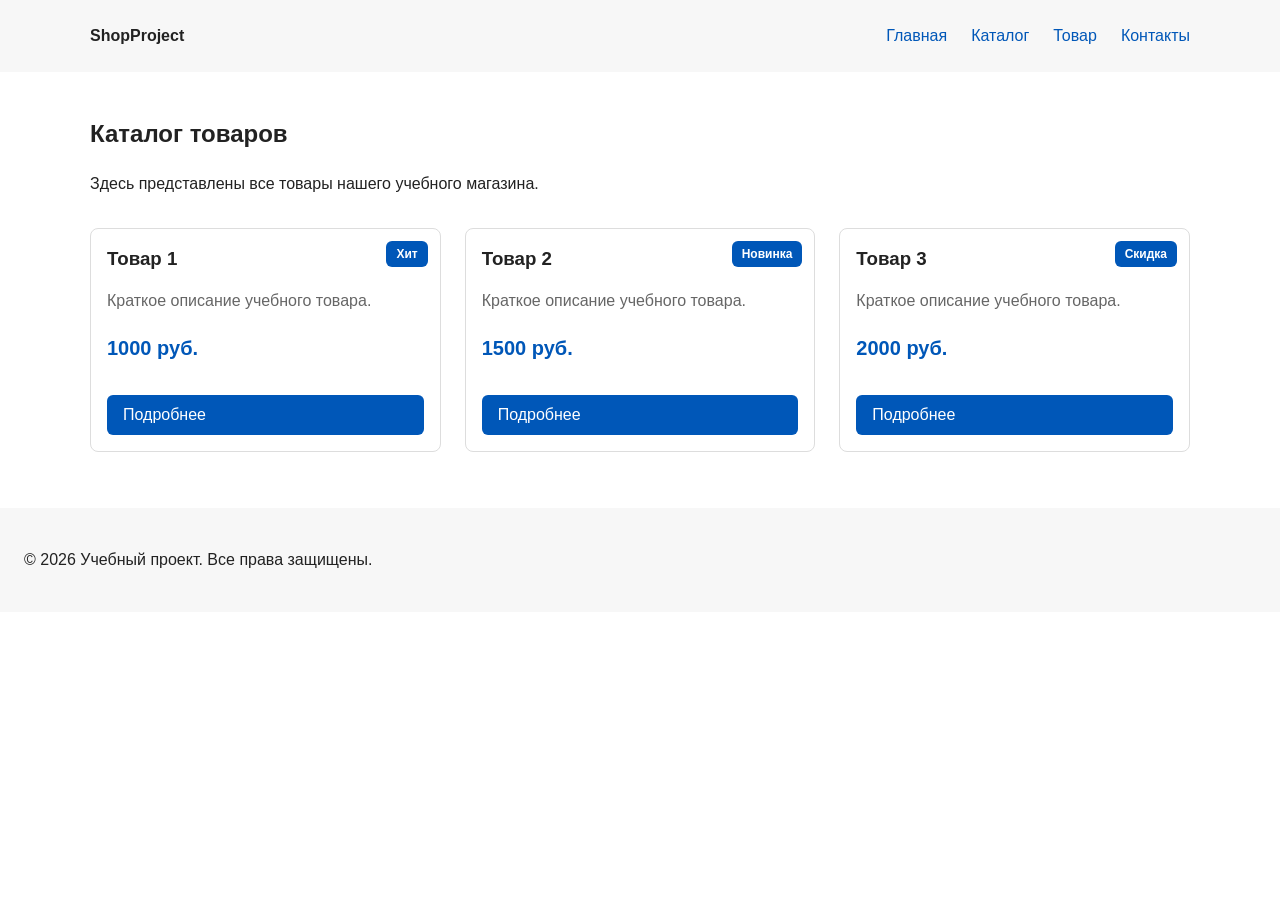
==== catalog.html @ 8a83b014 "feat: add multi-page structure (catalog, product, contacts)" ====
<!DOCTYPE html>
<html lang="ru">
<head>
  <meta charset="UTF-8">
  <meta name="viewport" content="width=device-width, initial-scale=1.0">
  <title>Каталог товаров - ShopProject</title>
  <link rel="stylesheet" href="css/style.css">
  <script src="js/main.js" defer></script>
</head>
<body>
  <header>
    <div class="site-header">
      <a class="site-logo" href="index.html">ShopProject</a>
      <nav class="site-nav" aria-label="Основная навигация">
        <ul class="site-nav__list">
          <li><a href="index.html">Главная</a></li>
          <li><a href="catalog.html">Каталог</a></li>
          <li><a href="product.html">Товар</a></li>
          <li><a href="contacts.html">Контакты</a></li>
        </ul>
      </nav>
    </div>
  </header>

  <main>
    <section class="section">
      <h1>Каталог товаров</h1>
      <p>Здесь представлены все товары нашего учебного магазина.</p>
    </section>

    <section class="section">
      <div class="products-grid">
        <!-- Карточка 1 -->
        <article class="product-card">
          <div class="product-card__badge">Хит</div>
          <h3 class="product-card__title">Товар 1</h3>
          <p class="product-card__description">Краткое описание учебного товара.</p>
          <p class="product-card__price">1000 руб.</p>
          <a href="product.html" class="button product-card__button">Подробнее</a>
        </article>
        <!-- Карточка 2 -->
        <article class="product-card">
          <div class="product-card__badge">Новинка</div>
          <h3 class="product-card__title">Товар 2</h3>
          <p class="product-card__description">Краткое описание учебного товара.</p>
          <p class="product-card__price">1500 руб.</p>
          <a href="product.html" class="button product-card__button">Подробнее</a>
        </article>
        <!-- Карточка 3 -->
        <article class="product-card">
          <div class="product-card__badge">Скидка</div>
          <h3 class="product-card__title">Товар 3</h3>
          <p class="product-card__description">Краткое описание учебного товара.</p>
          <p class="product-card__price">2000 руб.</p>
          <a href="product.html" class="button product-card__button">Подробнее</a>
        </article>
      </div>
    </section>
  </main>

  <footer>
    <p>&copy; 2026 Учебный проект. Все права защищены.</p>
  </footer>
</body>
</html>
---- css/style.css ----
:root {
  /* Основные цвета проекта */
  --color-bg: #ffffff;
  --color-text: #222222;
  --color-muted: #666666;
  --color-primary: #0057b8;
  --color-primary-dark: #003f86;
  --color-border: #dddddd;
  --color-surface: #f7f7f7;
  --color-surface-accent: #eef5ff;
  --color-danger: #b00020;
  --color-success: #168a2f;
  --color-success-bg: #eefaf0;
  --color-white: #ffffff;
  
  /* Отступы */
  --space-xs: 4px;
  --space-sm: 8px;
  --space-md: 16px;
  --space-lg: 24px;
  --space-xl: 32px;
  
  /* Скругления */
  --radius-sm: 6px;
  --radius-md: 8px;
  --radius-lg: 12px;
  
  /* Размеры */
  --container-width: 1100px;
}

/* ===============================
   2. Базовые стили
   =============================== */
* {
  box-sizing: border-box;
}

body {
  margin: 0;
  font-family: Arial, sans-serif;
  line-height: 1.5;
  color: var(--color-text);
  background-color: var(--color-bg);
}

header,
main,
footer {
  padding: var(--space-lg);
}

header {
  background-color: var(--color-surface);
}

footer {
  background-color: var(--color-surface);
}

/* ===============================
   3. Общие элементы интерфейса
   =============================== */
a {
  color: var(--color-primary);
}

a:hover {
  color: var(--color-primary-dark);
}

a:focus-visible {
  outline: 2px solid var(--color-primary);
  outline-offset: 3px;
}

.button {
  display: inline-block;
  padding: var(--space-sm) var(--space-md);
  color: var(--color-white);
  background-color: var(--color-primary);
  text-decoration: none;
  border: none;
  border-radius: var(--radius-sm);
  cursor: pointer;
}

.button:hover {
  background-color: var(--color-primary-dark);
}

.button:focus-visible {
  outline: 2px solid var(--color-primary);
  outline-offset: 3px;
}

.button:disabled {
  opacity: 0.6;
  cursor: not-allowed;
}

/* ===============================
   4. Компоненты страницы
   =============================== */
.site-header {
  max-width: var(--container-width);
  margin: 0 auto;
  display: flex;
  align-items: center;
  justify-content: space-between;
}

.site-logo {
  font-weight: bold;
  text-decoration: none;
  color: var(--color-text);
}

/* Шапка на Flexbox */
.site-header {
  max-width: var(--container-width);
  margin: 0 auto;
  display: flex;
  align-items: center;
  justify-content: space-between;
  flex-wrap: wrap;
  gap: var(--space-md);
}

.site-nav__list {
  display: flex;
  gap: var(--space-lg);
  padding: 0;
  margin: 0;
  list-style: none;
}

.site-nav__list li {
  margin-bottom: 0;
}

.site-nav__list a {
  color: var(--color-primary);
  text-decoration: none;
}

.site-nav__list a:hover {
  text-decoration: underline;
}

.hero {
  max-width: var(--container-width);
  margin: 0 auto var(--space-xl);
  padding: var(--space-xl) var(--space-lg);
  background-color: var(--color-surface-accent);
  border-radius: var(--radius-lg);
}

.section {
  max-width: var(--container-width);
  margin: 0 auto var(--space-xl);
}

.section h2 {
  margin-top: 0;
}

.product-card {
  margin-bottom: var(--space-md);
  padding: var(--space-md);
  border: 1px solid var(--color-border);
  border-radius: var(--radius-md);
  background-color: var(--color-bg);
}

.product-card:hover {
  border-color: var(--color-primary);
}

.product-card h3 {
  margin-top: 0;
}

.aside-info {
  max-width: var(--container-width);
  margin: 0 auto var(--space-xl);
  padding: var(--space-md);
  border-left: 4px solid var(--color-primary);
  background-color: var(--color-surface);
}

/* ===============================
   5. Форма и модальное окно
   =============================== */
.order-dialog {
  width: min(100% - 32px, 560px);
  padding: var(--space-lg);
  border: none;
  border-radius: var(--radius-lg);
}

.order-dialog::backdrop {
  background-color: rgba(0, 0, 0, 0.5);
}

.form-field {
  margin-bottom: var(--space-md);
}

.form-field label {
  display: block;
  margin-bottom: var(--space-xs);
}

.form-field input,
.form-field select,
.form-field textarea {
  width: 100%;
  padding: 10px 12px;
  border: 1px solid var(--color-border);
  border-radius: var(--radius-sm);
  font: inherit;
}

.form-field input[type="checkbox"] {
  width: auto;
}

.form-field small {
  display: block;
  margin-top: var(--space-xs);
  color: var(--color-muted);
}

.form-field input:hover,
.form-field select:hover,
.form-field textarea:hover {
  border-color: var(--color-primary);
}

.form-field input:focus-visible,
.form-field select:focus-visible,
.form-field textarea:focus-visible,
.form-actions button:focus-visible {
  outline: 2px solid var(--color-primary);
  outline-offset: 3px;
}

[aria-invalid="true"] {
  border-color: var(--color-danger);
}

.form-actions {
  display: flex;
  gap: var(--space-md);
  margin-top: var(--space-lg);
}

.success-message {
  max-width: var(--container-width);
  margin: var(--space-lg) auto;
  padding: var(--space-md);
  border-left: 4px solid var(--color-success);
  background-color: var(--color-success-bg);
}

.product-card__button {
  margin-top: var(--space-md);
  cursor: pointer;
  border: none;
}
/* Сетка карточек на CSS Grid */
.products-grid {
  display: grid;
  grid-template-columns: repeat(auto-fit, minmax(250px, 1fr));
  gap: var(--space-lg);
  max-width: var(--container-width);
  margin: 0 auto var(--space-xl);
}

.product-card {
  margin-bottom: 0; /* убираем старый отступ, теперь gap в grid */
}

/* БЭМ: Блок product-card */
.product-card {
  position: relative; /* для ПУНКТА 13! */
  padding: var(--space-md);
  border: 1px solid var(--color-border);
  border-radius: var(--radius-md);
  background-color: var(--color-bg);
  transition: transform 0.2s, box-shadow 0.2s;
}

.product-card:hover {
  transform: translateY(-4px);
  box-shadow: 0 4px 12px rgba(0, 0, 0, 0.1);
  border-color: var(--color-primary);
}

/* БЭМ: Элемент __badge */
.product-card__badge {
  position: absolute; /* для ПУНКТА 13! */
  top: 12px;
  right: 12px;
  padding: 4px 10px;
  background-color: var(--color-primary);
  color: var(--color-white);
  font-size: 12px;
  font-weight: bold;
  border-radius: var(--radius-sm);
}

/* БЭМ: Элемент __title */
.product-card__title {
  margin-top: 0;
  margin-bottom: var(--space-sm);
  color: var(--color-text);
}

/* БЭМ: Элемент __description */
.product-card__description {
  color: var(--color-muted);
  margin-bottom: var(--space-sm);
}

/* БЭМ: Элемент __price */
.product-card__price {
  font-size: 20px;
  font-weight: bold;
  color: var(--color-primary);
  margin-bottom: var(--space-md);
}

/* БЭМ: Элемент __button */
.product-card__button {
  width: 100%;
  cursor: pointer;
  border: none;
}

/* Позиционирование: fixed — кнопка всегда видна в правом нижнем углу */
.scroll-top-button {
  position: fixed;
  bottom: 24px;
  right: 24px;
  width: 48px;
  height: 48px;
  border: none;
  border-radius: 50%;
  background-color: var(--color-primary);
  color: var(--color-white);
  font-size: 20px;
  cursor: pointer;
  box-shadow: 0 2px 8px rgba(0, 0, 0, 0.2);
  z-index: 100;
}

.scroll-top-button:hover {
  background-color: var(--color-primary-dark);
}

.scroll-top-button:focus-visible {
  outline: 2px solid var(--color-primary);
  outline-offset: 3px;
}

/* Стили для страницы товара */
.product-details__content {
  display: flex;
  gap: 32px;
  align-items: flex-start;
}

.product-details__info {
  flex: 1;
}

/* Таблица характеристик */
.specs-table {
  width: 100%;
  max-width: 600px;
  border-collapse: collapse;
  margin-top: 16px;
}

.specs-table th,
.specs-table td {
  border: 1px solid var(--color-border);
  padding: 12px;
  text-align: left;
}

.specs-table th {
  background-color: var(--color-surface);
  font-weight: bold;
}
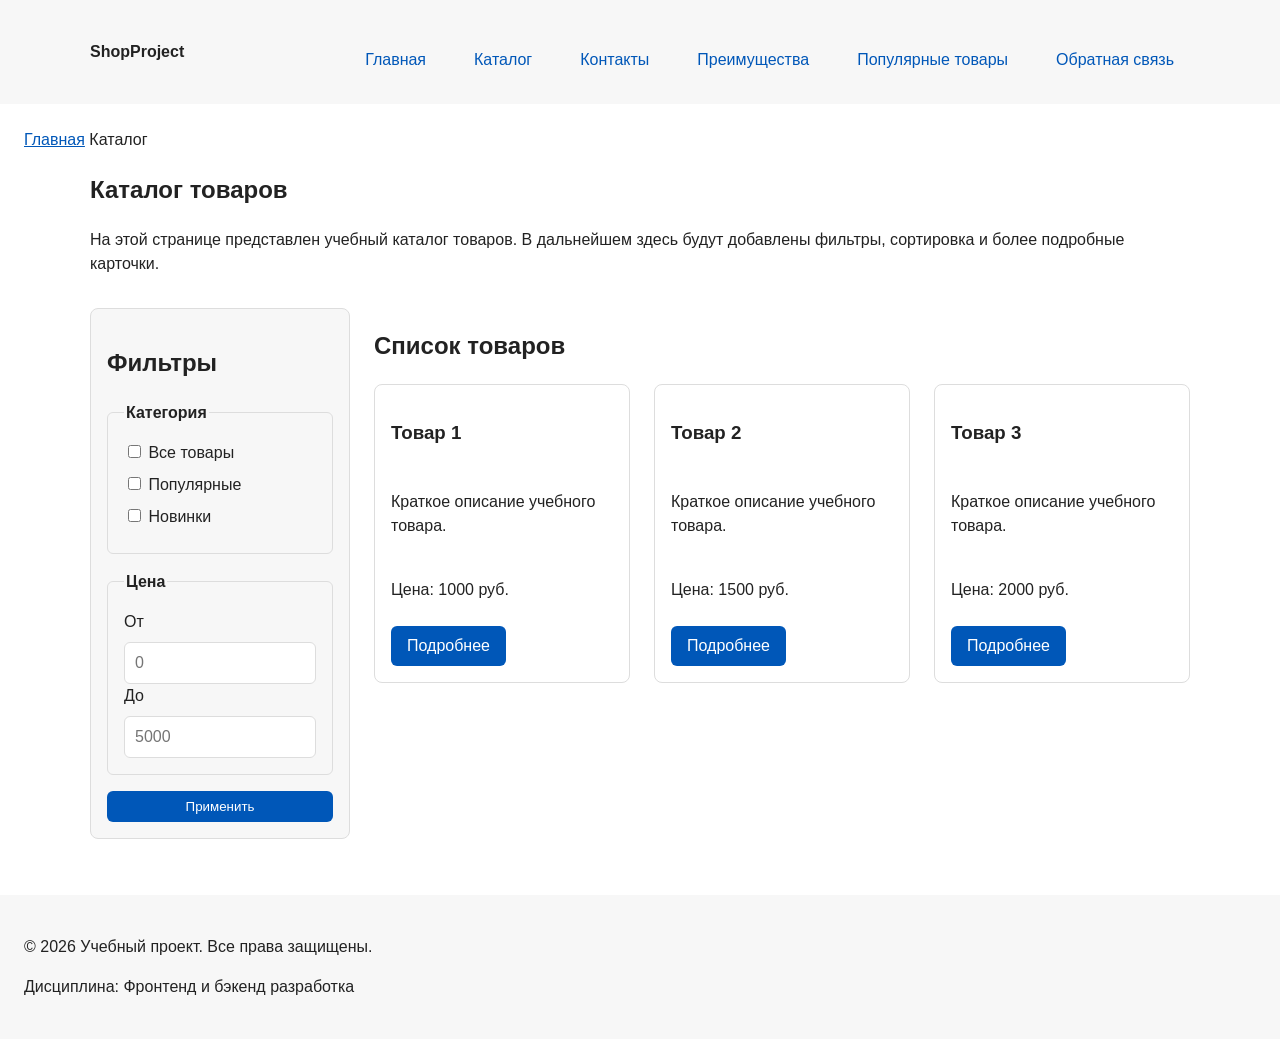
==== commit 9c509b81: "feat: add flex navigation and grid catalog layout" ====
--- a/catalog.html
+++ b/catalog.html
@@ -3,9 +3,9 @@
 <head>
   <meta charset="UTF-8">
   <meta name="viewport" content="width=device-width, initial-scale=1.0">
-  <title>Каталог товаров - ShopProject</title>
+  <meta name="description" content="Каталог товаров учебного интернет-магазина.">
+  <title>Каталог — Учебный интернет-магазин</title>
   <link rel="stylesheet" href="css/style.css">
-  <script src="js/main.js" defer></script>
 </head>
 <body>
   <header>
@@ -15,51 +15,86 @@
         <ul class="site-nav__list">
           <li><a href="index.html">Главная</a></li>
           <li><a href="catalog.html">Каталог</a></li>
-          <li><a href="product.html">Товар</a></li>
           <li><a href="contacts.html">Контакты</a></li>
+          <li><a href="index.html#advantages">Преимущества</a></li>
+          <li><a href="index.html#popular">Популярные товары</a></li>
+          <li><a href="index.html#contacts">Обратная связь</a></li>
         </ul>
       </nav>
     </div>
   </header>
 
   <main>
+    <nav class="breadcrumbs" aria-label="Хлебные крошки">
+      <a href="index.html">Главная</a>
+      <span>Каталог</span>
+    </nav>
+
     <section class="section">
       <h1>Каталог товаров</h1>
-      <p>Здесь представлены все товары нашего учебного магазина.</p>
+      <p>На этой странице представлен учебный каталог товаров. В дальнейшем здесь будут добавлены фильтры, сортировка и более подробные карточки.</p>
     </section>
 
-    <section class="section">
-      <div class="products-grid">
-        <!-- Карточка 1 -->
-        <article class="product-card">
-          <div class="product-card__badge">Хит</div>
-          <h3 class="product-card__title">Товар 1</h3>
-          <p class="product-card__description">Краткое описание учебного товара.</p>
-          <p class="product-card__price">1000 руб.</p>
-          <a href="product.html" class="button product-card__button">Подробнее</a>
-        </article>
-        <!-- Карточка 2 -->
-        <article class="product-card">
-          <div class="product-card__badge">Новинка</div>
-          <h3 class="product-card__title">Товар 2</h3>
-          <p class="product-card__description">Краткое описание учебного товара.</p>
-          <p class="product-card__price">1500 руб.</p>
-          <a href="product.html" class="button product-card__button">Подробнее</a>
-        </article>
-        <!-- Карточка 3 -->
-        <article class="product-card">
-          <div class="product-card__badge">Скидка</div>
-          <h3 class="product-card__title">Товар 3</h3>
-          <p class="product-card__description">Краткое описание учебного товара.</p>
-          <p class="product-card__price">2000 руб.</p>
-          <a href="product.html" class="button product-card__button">Подробнее</a>
-        </article>
-      </div>
+    <!-- Grid-раскладка: фильтры + товары -->
+    <section class="catalog-layout">
+      <aside class="catalog-filters">
+        <h2>Фильтры</h2>
+        <form class="filters-form" action="#" method="get">
+          <fieldset>
+            <legend>Категория</legend>
+            <label>
+              <input type="checkbox" name="category" value="all">
+              Все товары
+            </label>
+            <label>
+              <input type="checkbox" name="category" value="popular">
+              Популярные
+            </label>
+            <label>
+              <input type="checkbox" name="category" value="new">
+              Новинки
+            </label>
+          </fieldset>
+          <fieldset>
+            <legend>Цена</legend>
+            <label for="price-from">От</label>
+            <input id="price-from" name="price-from" type="number" min="0" placeholder="0">
+            <label for="price-to">До</label>
+            <input id="price-to" name="price-to" type="number" min="0" placeholder="5000">
+          </fieldset>
+          <button class="button" type="submit">Применить</button>
+        </form>
+      </aside>
+
+      <section class="catalog-products">
+        <h2>Список товаров</h2>
+        <div class="products-grid">
+          <article class="product-card">
+            <h3>Товар 1</h3>
+            <p>Краткое описание учебного товара.</p>
+            <p>Цена: 1000 руб.</p>
+            <a class="button" href="index.html#popular">Подробнее</a>
+          </article>
+          <article class="product-card">
+            <h3>Товар 2</h3>
+            <p>Краткое описание учебного товара.</p>
+            <p>Цена: 1500 руб.</p>
+            <a class="button" href="index.html#popular">Подробнее</a>
+          </article>
+          <article class="product-card">
+            <h3>Товар 3</h3>
+            <p>Краткое описание учебного товара.</p>
+            <p>Цена: 2000 руб.</p>
+            <a class="button" href="index.html#popular">Подробнее</a>
+          </article>
+        </div>
+      </section>
     </section>
   </main>
 
   <footer>
     <p>&copy; 2026 Учебный проект. Все права защищены.</p>
+    <p>Дисциплина: Фронтенд и бэкенд разработка</p>
   </footer>
 </body>
 </html>
--- a/css/style.css
+++ b/css/style.css
@@ -130,23 +130,26 @@
 
 .site-nav__list {
   display: flex;
-  gap: var(--space-lg);
+  flex-wrap: wrap;
+  justify-content: center;
+  align-items: center;
+  gap: var(--space-md);
   padding: 0;
-  margin: 0;
+  margin: var(--space-md) 0 0;
   list-style: none;
 }
 
-.site-nav__list li {
-  margin-bottom: 0;
-}
-
 .site-nav__list a {
+  display: inline-block;
+  padding: var(--space-sm) var(--space-md);
   color: var(--color-primary);
   text-decoration: none;
+  border-radius: var(--radius-sm);
 }
 
 .site-nav__list a:hover {
-  text-decoration: underline;
+  color: var(--color-white);
+  background-color: var(--color-primary);
 }
 
 .hero {
@@ -167,19 +170,19 @@
 }
 
 .product-card {
-  margin-bottom: var(--space-md);
+  display: flex;
+  flex-direction: column;
+  gap: var(--space-sm);
+  margin-bottom: 0;
   padding: var(--space-md);
   border: 1px solid var(--color-border);
   border-radius: var(--radius-md);
   background-color: var(--color-bg);
 }
 
-.product-card:hover {
-  border-color: var(--color-primary);
-}
-
-.product-card h3 {
-  margin-top: 0;
+.product-card .button {
+  margin-top: auto;
+  align-self: flex-start;
 }
 
 .aside-info {
@@ -395,4 +398,63 @@
 .specs-table th {
   background-color: var(--color-surface);
   font-weight: bold;
+}
+
+/* Сетка карточек (Grid) */
+.products-grid {
+  display: grid;
+  grid-template-columns: repeat(3, 1fr);
+  gap: var(--space-lg);
+}
+
+/* Раскладка каталога: фильтры + товары */
+.catalog-layout {
+  max-width: var(--container-width);
+  margin: 0 auto var(--space-xl);
+  display: grid;
+  grid-template-columns: 260px 1fr;
+  grid-template-areas: "filters products";
+  gap: var(--space-lg);
+}
+
+.catalog-filters {
+  grid-area: filters;
+  padding: var(--space-md);
+  border: 1px solid var(--color-border);
+  border-radius: var(--radius-md);
+  background-color: var(--color-surface);
+}
+
+.catalog-products {
+  grid-area: products;
+}
+
+/* Форма фильтров */
+.filters-form {
+  display: grid;
+  gap: var(--space-md);
+}
+
+.filters-form fieldset {
+  margin: 0;
+  padding: var(--space-md);
+  border: 1px solid var(--color-border);
+  border-radius: var(--radius-sm);
+}
+
+.filters-form legend {
+  font-weight: 700;
+}
+
+.filters-form label {
+  display: block;
+  margin-bottom: var(--space-sm);
+}
+
+.filters-form input[type="number"] {
+  width: 100%;
+  padding: 8px 10px;
+  border: 1px solid var(--color-border);
+  border-radius: var(--radius-sm);
+  font: inherit;
 }
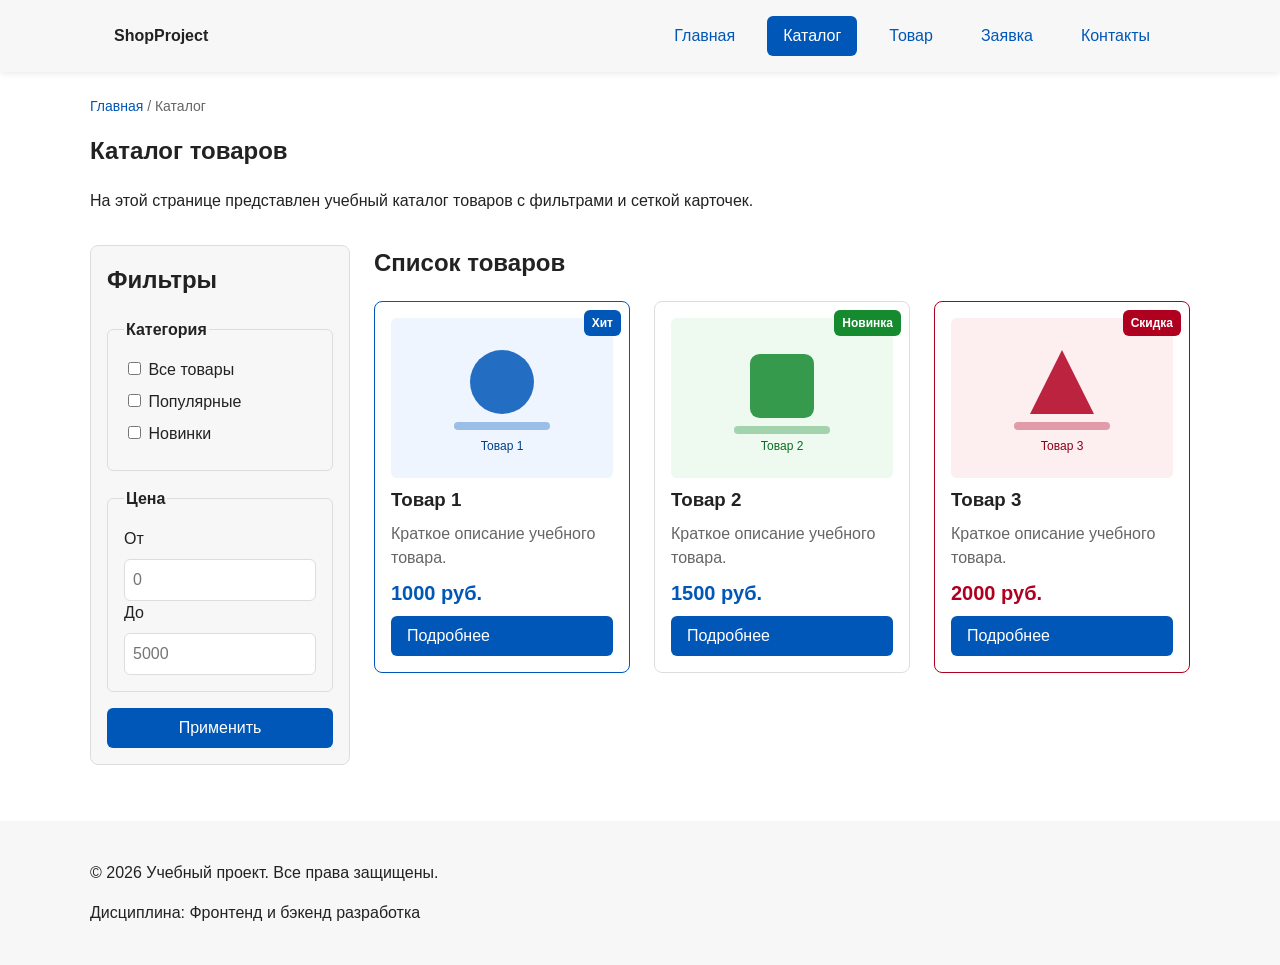
==== commit 3039e4d4: "feat: add product images, sticky header and unified BEM navigation" ====
--- a/catalog.html
+++ b/catalog.html
@@ -8,17 +8,16 @@
   <link rel="stylesheet" href="css/style.css">
 </head>
 <body>
-  <header>
-    <div class="site-header">
-      <a class="site-logo" href="index.html">ShopProject</a>
+  <header class="site-header">
+    <div class="site-header__inner">
+      <a class="site-header__logo" href="index.html">ShopProject</a>
       <nav class="site-nav" aria-label="Основная навигация">
         <ul class="site-nav__list">
-          <li><a href="index.html">Главная</a></li>
-          <li><a href="catalog.html">Каталог</a></li>
-          <li><a href="contacts.html">Контакты</a></li>
-          <li><a href="index.html#advantages">Преимущества</a></li>
-          <li><a href="index.html#popular">Популярные товары</a></li>
-          <li><a href="index.html#contacts">Обратная связь</a></li>
+          <li class="site-nav__item"><a class="site-nav__link" href="index.html">Главная</a></li>
+          <li class="site-nav__item"><a class="site-nav__link site-nav__link--active" href="catalog.html">Каталог</a></li>
+          <li class="site-nav__item"><a class="site-nav__link" href="product.html">Товар</a></li>
+          <li class="site-nav__item"><a class="site-nav__link" href="order.html">Заявка</a></li>
+          <li class="site-nav__item"><a class="site-nav__link" href="contacts.html">Контакты</a></li>
         </ul>
       </nav>
     </div>
@@ -26,34 +25,24 @@
 
   <main>
     <nav class="breadcrumbs" aria-label="Хлебные крошки">
-      <a href="index.html">Главная</a>
-      <span>Каталог</span>
+      <a class="breadcrumbs__link" href="index.html">Главная</a>
+      <span class="breadcrumbs__current">Каталог</span>
     </nav>
 
     <section class="section">
-      <h1>Каталог товаров</h1>
-      <p>На этой странице представлен учебный каталог товаров. В дальнейшем здесь будут добавлены фильтры, сортировка и более подробные карточки.</p>
+      <h1 class="section__title">Каталог товаров</h1>
+      <p>На этой странице представлен учебный каталог товаров с фильтрами и сеткой карточек.</p>
     </section>
 
-    <!-- Grid-раскладка: фильтры + товары -->
     <section class="catalog-layout">
       <aside class="catalog-filters">
-        <h2>Фильтры</h2>
+        <h2 class="section__title">Фильтры</h2>
         <form class="filters-form" action="#" method="get">
           <fieldset>
             <legend>Категория</legend>
-            <label>
-              <input type="checkbox" name="category" value="all">
-              Все товары
-            </label>
-            <label>
-              <input type="checkbox" name="category" value="popular">
-              Популярные
-            </label>
-            <label>
-              <input type="checkbox" name="category" value="new">
-              Новинки
-            </label>
+            <label><input type="checkbox" name="category" value="all"> Все товары</label>
+            <label><input type="checkbox" name="category" value="popular"> Популярные</label>
+            <label><input type="checkbox" name="category" value="new"> Новинки</label>
           </fieldset>
           <fieldset>
             <legend>Цена</legend>
@@ -62,39 +51,47 @@
             <label for="price-to">До</label>
             <input id="price-to" name="price-to" type="number" min="0" placeholder="5000">
           </fieldset>
-          <button class="button" type="submit">Применить</button>
+          <button class="button button--primary" type="submit">Применить</button>
         </form>
       </aside>
 
       <section class="catalog-products">
-        <h2>Список товаров</h2>
+        <h2 class="section__title">Список товаров</h2>
         <div class="products-grid">
-          <article class="product-card">
-            <h3>Товар 1</h3>
-            <p>Краткое описание учебного товара.</p>
-            <p>Цена: 1000 руб.</p>
-            <a class="button" href="index.html#popular">Подробнее</a>
+          <article class="product-card product-card--featured">
+            <img class="product-card__img" src="images/product-1.svg" alt="Учебный товар 1: синяя коробка" width="600" height="400" loading="lazy">
+            <span class="product-card__badge">Хит</span>
+            <h3 class="product-card__title">Товар 1</h3>
+            <p class="product-card__description">Краткое описание учебного товара.</p>
+            <p class="product-card__price">1000 руб.</p>
+            <a class="button button--primary product-card__button" href="product.html">Подробнее</a>
           </article>
-          <article class="product-card">
-            <h3>Товар 2</h3>
-            <p>Краткое описание учебного товара.</p>
-            <p>Цена: 1500 руб.</p>
-            <a class="button" href="index.html#popular">Подробнее</a>
+          <article class="product-card product-card--new">
+            <img class="product-card__img" src="images/product-2.svg" alt="Учебный товар 2: зелёная коробка" width="600" height="400" loading="lazy">
+            <span class="product-card__badge product-card__badge--new">Новинка</span>
+            <h3 class="product-card__title">Товар 2</h3>
+            <p class="product-card__description">Краткое описание учебного товара.</p>
+            <p class="product-card__price">1500 руб.</p>
+            <a class="button button--primary product-card__button" href="product.html">Подробнее</a>
           </article>
-          <article class="product-card">
-            <h3>Товар 3</h3>
-            <p>Краткое описание учебного товара.</p>
-            <p>Цена: 2000 руб.</p>
-            <a class="button" href="index.html#popular">Подробнее</a>
+          <article class="product-card product-card--discount">
+            <img class="product-card__img" src="images/product-3.svg" alt="Учебный товар 3: красная коробка" width="600" height="400" loading="lazy">
+            <span class="product-card__badge product-card__badge--discount">Скидка</span>
+            <h3 class="product-card__title">Товар 3</h3>
+            <p class="product-card__description">Краткое описание учебного товара.</p>
+            <p class="product-card__price">2000 руб.</p>
+            <a class="button button--primary product-card__button" href="product.html">Подробнее</a>
           </article>
         </div>
       </section>
     </section>
   </main>
 
-  <footer>
-    <p>&copy; 2026 Учебный проект. Все права защищены.</p>
-    <p>Дисциплина: Фронтенд и бэкенд разработка</p>
+  <footer class="site-footer">
+    <div class="site-footer__inner">
+      <p>&copy; 2026 Учебный проект. Все права защищены.</p>
+      <p>Дисциплина: Фронтенд и бэкенд разработка</p>
+    </div>
   </footer>
 </body>
 </html>
--- a/css/style.css
+++ b/css/style.css
@@ -1,6 +1,7 @@
-
+/* ===============================
+   1. Переменные проекта
+   =============================== */
 :root {
-  /* Основные цвета проекта */
   --color-bg: #ffffff;
   --color-text: #222222;
   --color-muted: #666666;
@@ -13,20 +14,17 @@
   --color-success: #168a2f;
   --color-success-bg: #eefaf0;
   --color-white: #ffffff;
-  
-  /* Отступы */
+
   --space-xs: 4px;
   --space-sm: 8px;
   --space-md: 16px;
   --space-lg: 24px;
   --space-xl: 32px;
-  
-  /* Скругления */
+
   --radius-sm: 6px;
   --radius-md: 8px;
   --radius-lg: 12px;
-  
-  /* Размеры */
+
   --container-width: 1100px;
 }
 
@@ -35,6 +33,11 @@
    =============================== */
 * {
   box-sizing: border-box;
+}
+
+html {
+  scroll-behavior: smooth;
+  scroll-padding-top: 100px;
 }
 
 body {
@@ -51,14 +54,6 @@
   padding: var(--space-lg);
 }
 
-header {
-  background-color: var(--color-surface);
-}
-
-footer {
-  background-color: var(--color-surface);
-}
-
 /* ===============================
    3. Общие элементы интерфейса
    =============================== */
@@ -78,16 +73,31 @@
 .button {
   display: inline-block;
   padding: var(--space-sm) var(--space-md);
+  border: none;
+  border-radius: var(--radius-sm);
+  font: inherit;
+  text-decoration: none;
+  cursor: pointer;
+}
+
+.button--primary {
   color: var(--color-white);
   background-color: var(--color-primary);
-  text-decoration: none;
-  border: none;
-  border-radius: var(--radius-sm);
-  cursor: pointer;
-}
-
-.button:hover {
+}
+
+.button--primary:hover {
   background-color: var(--color-primary-dark);
+}
+
+.button--secondary {
+  color: var(--color-primary);
+  background-color: transparent;
+  border: 1px solid var(--color-primary);
+}
+
+.button--secondary:hover {
+  color: var(--color-white);
+  background-color: var(--color-primary);
 }
 
 .button:focus-visible {
@@ -95,37 +105,40 @@
   outline-offset: 3px;
 }
 
-.button:disabled {
+.button:disabled,
+.button--disabled {
   opacity: 0.6;
   cursor: not-allowed;
 }
 
 /* ===============================
-   4. Компоненты страницы
+   4. Шапка и навигация (sticky)
    =============================== */
 .site-header {
+  position: sticky;
+  top: 0;
+  z-index: 90;
+  padding-top: 0;
+  padding-bottom: 0;
+  background-color: var(--color-surface);
+  box-shadow: 0 2px 6px rgba(0, 0, 0, 0.08);
+}
+
+.site-header__inner {
   max-width: var(--container-width);
   margin: 0 auto;
-  display: flex;
-  align-items: center;
-  justify-content: space-between;
-}
-
-.site-logo {
-  font-weight: bold;
-  text-decoration: none;
-  color: var(--color-text);
-}
-
-/* Шапка на Flexbox */
-.site-header {
-  max-width: var(--container-width);
-  margin: 0 auto;
+  padding: var(--space-md) var(--space-lg);
   display: flex;
   align-items: center;
   justify-content: space-between;
   flex-wrap: wrap;
   gap: var(--space-md);
+}
+
+.site-header__logo {
+  font-weight: 700;
+  color: var(--color-text);
+  text-decoration: none;
 }
 
 .site-nav__list {
@@ -135,11 +148,11 @@
   align-items: center;
   gap: var(--space-md);
   padding: 0;
-  margin: var(--space-md) 0 0;
+  margin: 0;
   list-style: none;
 }
 
-.site-nav__list a {
+.site-nav__link {
   display: inline-block;
   padding: var(--space-sm) var(--space-md);
   color: var(--color-primary);
@@ -147,11 +160,24 @@
   border-radius: var(--radius-sm);
 }
 
-.site-nav__list a:hover {
+.site-nav__link:hover {
   color: var(--color-white);
   background-color: var(--color-primary);
 }
 
+.site-nav__link:focus-visible {
+  outline: 2px solid var(--color-primary);
+  outline-offset: 3px;
+}
+
+.site-nav__link--active {
+  color: var(--color-white);
+  background-color: var(--color-primary);
+}
+
+/* ===============================
+   5. Hero-блок
+   =============================== */
 .hero {
   max-width: var(--container-width);
   margin: 0 auto var(--space-xl);
@@ -160,31 +186,133 @@
   border-radius: var(--radius-lg);
 }
 
+.hero__title {
+  margin-top: 0;
+}
+
+.hero__text {
+  margin-bottom: var(--space-lg);
+}
+
+/* ===============================
+   6. Секции
+   =============================== */
 .section {
   max-width: var(--container-width);
   margin: 0 auto var(--space-xl);
 }
 
-.section h2 {
+.section__title {
   margin-top: 0;
 }
 
+/* ===============================
+   7. Список преимуществ
+   =============================== */
+.advantages-list {
+  padding-left: var(--space-lg);
+}
+
+.advantages-list__item {
+  margin-bottom: var(--space-sm);
+}
+
+/* ===============================
+   8. Сетка товаров (Grid)
+   =============================== */
+.products-grid {
+  display: grid;
+  grid-template-columns: repeat(3, 1fr);
+  gap: var(--space-lg);
+}
+
+/* ===============================
+   9. Карточка товара (БЭМ)
+   =============================== */
 .product-card {
+  position: relative;
   display: flex;
   flex-direction: column;
   gap: var(--space-sm);
-  margin-bottom: 0;
   padding: var(--space-md);
   border: 1px solid var(--color-border);
   border-radius: var(--radius-md);
   background-color: var(--color-bg);
-}
-
-.product-card .button {
+  transition: transform 0.2s, box-shadow 0.2s;
+}
+
+.product-card:hover {
+  transform: translateY(-4px);
+  box-shadow: 0 4px 12px rgba(0, 0, 0, 0.1);
+  border-color: var(--color-primary);
+}
+
+.product-card--featured {
+  border-color: var(--color-primary);
+}
+
+.product-card--discount {
+  border-color: var(--color-danger);
+}
+
+.product-card--discount .product-card__price {
+  color: var(--color-danger);
+}
+
+.product-card__img {
+  width: 100%;
+  height: 160px;
+  object-fit: cover;
+  border-radius: var(--radius-sm);
+  background-color: var(--color-surface-accent);
+}
+
+.product-card__badge {
+  position: absolute;
+  top: var(--space-sm);
+  right: var(--space-sm);
+  padding: var(--space-xs) var(--space-sm);
+  background-color: var(--color-primary);
+  color: var(--color-white);
+  font-size: 12px;
+  font-weight: bold;
+  border-radius: var(--radius-sm);
+}
+
+.product-card__badge--new {
+  background-color: var(--color-success);
+}
+
+.product-card__badge--discount {
+  background-color: var(--color-danger);
+}
+
+.product-card__title {
+  margin: 0;
+  color: var(--color-text);
+}
+
+.product-card__description {
+  margin: 0;
+  color: var(--color-muted);
+}
+
+.product-card__price {
+  margin: 0;
+  font-weight: 700;
+  font-size: 20px;
+  color: var(--color-primary);
+}
+
+.product-card__button {
   margin-top: auto;
   align-self: flex-start;
-}
-
+  width: 100%;
+}
+
+/* ===============================
+   10. Блок aside
+   =============================== */
 .aside-info {
   max-width: var(--container-width);
   margin: 0 auto var(--space-xl);
@@ -193,8 +321,157 @@
   background-color: var(--color-surface);
 }
 
-/* ===============================
-   5. Форма и модальное окно
+.aside-info__title {
+  margin-top: 0;
+}
+
+/* ===============================
+   11. Хлебные крошки
+   =============================== */
+.breadcrumbs {
+  max-width: var(--container-width);
+  margin: 0 auto var(--space-md);
+  font-size: 14px;
+  color: var(--color-muted);
+}
+
+.breadcrumbs__link {
+  color: var(--color-primary);
+  text-decoration: none;
+}
+
+.breadcrumbs__link:hover {
+  text-decoration: underline;
+}
+
+.breadcrumbs__current::before {
+  content: " / ";
+  color: var(--color-muted);
+}
+
+/* ===============================
+   12. Страница каталога (Grid + sticky-фильтр)
+   =============================== */
+.catalog-layout {
+  max-width: var(--container-width);
+  margin: 0 auto var(--space-xl);
+  display: grid;
+  grid-template-columns: 260px 1fr;
+  grid-template-areas: "filters products";
+  gap: var(--space-lg);
+}
+
+.catalog-filters {
+  grid-area: filters;
+  position: sticky;
+  top: 96px;
+  align-self: start;
+  padding: var(--space-md);
+  border: 1px solid var(--color-border);
+  border-radius: var(--radius-md);
+  background-color: var(--color-surface);
+}
+
+.catalog-products {
+  grid-area: products;
+}
+
+.filters-form {
+  display: grid;
+  gap: var(--space-md);
+}
+
+.filters-form fieldset {
+  margin: 0;
+  padding: var(--space-md);
+  border: 1px solid var(--color-border);
+  border-radius: var(--radius-sm);
+}
+
+.filters-form legend {
+  font-weight: 700;
+}
+
+.filters-form label {
+  display: block;
+  margin-bottom: var(--space-sm);
+}
+
+.filters-form input[type="number"] {
+  width: 100%;
+  padding: var(--space-sm);
+  border: 1px solid var(--color-border);
+  border-radius: var(--radius-sm);
+  font: inherit;
+}
+
+/* ===============================
+   13. Страница товара
+   =============================== */
+.product-details__content {
+  display: flex;
+  gap: var(--space-xl);
+  align-items: flex-start;
+}
+
+.product-details__image {
+  flex: 0 0 300px;
+}
+
+.product-details__photo {
+  display: block;
+  width: 100%;
+  height: auto;
+  border-radius: var(--radius-lg);
+}
+
+.product-details__info {
+  flex: 1;
+}
+
+.product-details__title {
+  margin-top: 0;
+}
+
+.product-details__description {
+  color: var(--color-muted);
+}
+
+.product-details__price {
+  font-size: 24px;
+  font-weight: 700;
+  color: var(--color-primary);
+  margin: var(--space-md) 0;
+}
+
+.product-table {
+  width: 100%;
+  max-width: 600px;
+  border-collapse: collapse;
+  margin-top: var(--space-md);
+}
+
+.product-table caption {
+  caption-side: top;
+  font-weight: 700;
+  margin-bottom: var(--space-md);
+  text-align: left;
+}
+
+.product-table th,
+.product-table td {
+  border: 1px solid var(--color-border);
+  padding: var(--space-sm) var(--space-md);
+  text-align: left;
+}
+
+.product-table th {
+  background-color: var(--color-surface);
+  font-weight: 700;
+}
+
+/* ===============================
+   14. Форма заявки и модальное окно
    =============================== */
 .order-dialog {
   width: min(100% - 32px, 560px);
@@ -207,18 +484,22 @@
   background-color: rgba(0, 0, 0, 0.5);
 }
 
-.form-field {
+.order-dialog__title {
+  margin-top: 0;
+}
+
+.order-form__field {
   margin-bottom: var(--space-md);
 }
 
-.form-field label {
+.order-form__label {
   display: block;
   margin-bottom: var(--space-xs);
 }
 
-.form-field input,
-.form-field select,
-.form-field textarea {
+.order-form__input,
+.order-form__select,
+.order-form__textarea {
   width: 100%;
   padding: 10px 12px;
   border: 1px solid var(--color-border);
@@ -226,26 +507,25 @@
   font: inherit;
 }
 
-.form-field input[type="checkbox"] {
+.order-form__checkbox {
   width: auto;
 }
 
-.form-field small {
+.order-form__hint {
   display: block;
   margin-top: var(--space-xs);
   color: var(--color-muted);
 }
 
-.form-field input:hover,
-.form-field select:hover,
-.form-field textarea:hover {
+.order-form__input:hover,
+.order-form__select:hover,
+.order-form__textarea:hover {
   border-color: var(--color-primary);
 }
 
-.form-field input:focus-visible,
-.form-field select:focus-visible,
-.form-field textarea:focus-visible,
-.form-actions button:focus-visible {
+.order-form__input:focus-visible,
+.order-form__select:focus-visible,
+.order-form__textarea:focus-visible {
   outline: 2px solid var(--color-primary);
   outline-offset: 3px;
 }
@@ -254,7 +534,7 @@
   border-color: var(--color-danger);
 }
 
-.form-actions {
+.order-form__actions {
   display: flex;
   gap: var(--space-md);
   margin-top: var(--space-lg);
@@ -268,86 +548,25 @@
   background-color: var(--color-success-bg);
 }
 
-.product-card__button {
-  margin-top: var(--space-md);
-  cursor: pointer;
-  border: none;
-}
-/* Сетка карточек на CSS Grid */
-.products-grid {
-  display: grid;
-  grid-template-columns: repeat(auto-fit, minmax(250px, 1fr));
-  gap: var(--space-lg);
-  max-width: var(--container-width);
-  margin: 0 auto var(--space-xl);
-}
-
-.product-card {
-  margin-bottom: 0; /* убираем старый отступ, теперь gap в grid */
-}
-
-/* БЭМ: Блок product-card */
-.product-card {
-  position: relative; /* для ПУНКТА 13! */
-  padding: var(--space-md);
-  border: 1px solid var(--color-border);
-  border-radius: var(--radius-md);
-  background-color: var(--color-bg);
-  transition: transform 0.2s, box-shadow 0.2s;
-}
-
-.product-card:hover {
-  transform: translateY(-4px);
-  box-shadow: 0 4px 12px rgba(0, 0, 0, 0.1);
-  border-color: var(--color-primary);
-}
-
-/* БЭМ: Элемент __badge */
-.product-card__badge {
-  position: absolute; /* для ПУНКТА 13! */
-  top: 12px;
-  right: 12px;
-  padding: 4px 10px;
-  background-color: var(--color-primary);
-  color: var(--color-white);
-  font-size: 12px;
-  font-weight: bold;
-  border-radius: var(--radius-sm);
-}
-
-/* БЭМ: Элемент __title */
-.product-card__title {
-  margin-top: 0;
-  margin-bottom: var(--space-sm);
-  color: var(--color-text);
-}
-
-/* БЭМ: Элемент __description */
-.product-card__description {
-  color: var(--color-muted);
-  margin-bottom: var(--space-sm);
-}
-
-/* БЭМ: Элемент __price */
-.product-card__price {
-  font-size: 20px;
-  font-weight: bold;
-  color: var(--color-primary);
-  margin-bottom: var(--space-md);
-}
-
-/* БЭМ: Элемент __button */
-.product-card__button {
-  width: 100%;
-  cursor: pointer;
-  border: none;
-}
-
-/* Позиционирование: fixed — кнопка всегда видна в правом нижнем углу */
+/* ===============================
+   15. Подвал
+   =============================== */
+.site-footer {
+  background-color: var(--color-surface);
+}
+
+.site-footer__inner {
+  max-width: var(--container-width);
+  margin: 0 auto;
+}
+
+/* ===============================
+   16. Кнопка «Наверх» и подсветка якоря
+   =============================== */
 .scroll-top-button {
   position: fixed;
-  bottom: 24px;
-  right: 24px;
+  bottom: var(--space-lg);
+  right: var(--space-lg);
   width: 48px;
   height: 48px;
   border: none;
@@ -369,92 +588,7 @@
   outline-offset: 3px;
 }
 
-/* Стили для страницы товара */
-.product-details__content {
-  display: flex;
-  gap: 32px;
-  align-items: flex-start;
-}
-
-.product-details__info {
-  flex: 1;
-}
-
-/* Таблица характеристик */
-.specs-table {
-  width: 100%;
-  max-width: 600px;
-  border-collapse: collapse;
-  margin-top: 16px;
-}
-
-.specs-table th,
-.specs-table td {
-  border: 1px solid var(--color-border);
-  padding: 12px;
-  text-align: left;
-}
-
-.specs-table th {
-  background-color: var(--color-surface);
-  font-weight: bold;
-}
-
-/* Сетка карточек (Grid) */
-.products-grid {
-  display: grid;
-  grid-template-columns: repeat(3, 1fr);
-  gap: var(--space-lg);
-}
-
-/* Раскладка каталога: фильтры + товары */
-.catalog-layout {
-  max-width: var(--container-width);
-  margin: 0 auto var(--space-xl);
-  display: grid;
-  grid-template-columns: 260px 1fr;
-  grid-template-areas: "filters products";
-  gap: var(--space-lg);
-}
-
-.catalog-filters {
-  grid-area: filters;
-  padding: var(--space-md);
-  border: 1px solid var(--color-border);
-  border-radius: var(--radius-md);
-  background-color: var(--color-surface);
-}
-
-.catalog-products {
-  grid-area: products;
-}
-
-/* Форма фильтров */
-.filters-form {
-  display: grid;
-  gap: var(--space-md);
-}
-
-.filters-form fieldset {
-  margin: 0;
-  padding: var(--space-md);
-  border: 1px solid var(--color-border);
-  border-radius: var(--radius-sm);
-}
-
-.filters-form legend {
-  font-weight: 700;
-}
-
-.filters-form label {
-  display: block;
-  margin-bottom: var(--space-sm);
-}
-
-.filters-form input[type="number"] {
-  width: 100%;
-  padding: 8px 10px;
-  border: 1px solid var(--color-border);
-  border-radius: var(--radius-sm);
-  font: inherit;
+:target {
+  outline: 2px dashed var(--color-primary);
+  outline-offset: 4px;
 }
